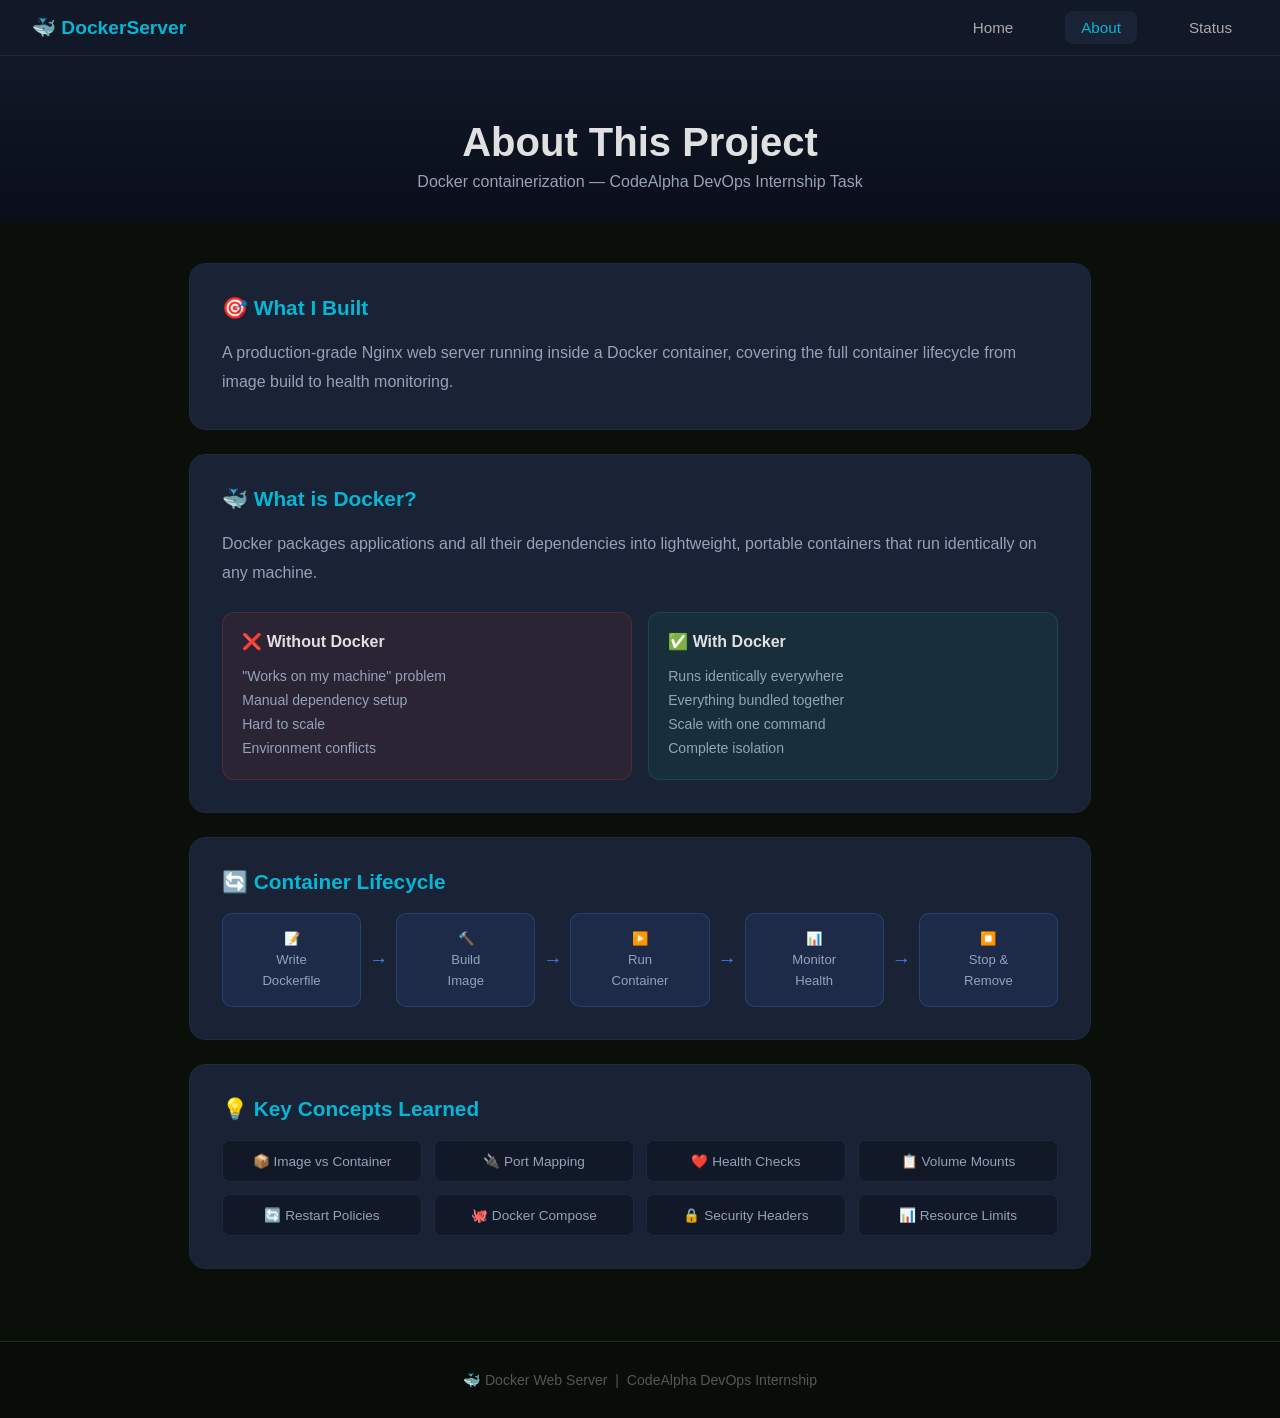
==== website/about.html @ 2470fd1e "added docker-compose.yml, about.html, status.html and modified style.css and style.js" ====
<!DOCTYPE html>
<html lang="en">
<head>
    <meta charset="UTF-8">
    <meta name="viewport" content="width=device-width, initial-scale=1.0">
    <title>About | Docker Web Server</title>
    <link rel="stylesheet" href="style.css">
</head>
<body>
    <nav class="navbar">
        <div class="nav-brand">🐳 DockerServer</div>
        <ul class="nav-links">
            <li><a href="index.html">Home</a></li>
            <li><a href="about.html" class="active">About</a></li>
            <li><a href="status.html">Status</a></li>
        </ul>
    </nav>

    <div class="page-header">
        <h1>About This Project</h1>
        <p>Docker containerization — CodeAlpha DevOps Internship Task </p>
    </div>

    <div class="content-wrapper">
        <div class="info-card">
            <h2>🎯 What I Built</h2>
            <p>A production-grade Nginx web server running inside a Docker container,
            covering the full container lifecycle from image build to health monitoring.</p>
        </div>

        <div class="info-card">
            <h2>🐳 What is Docker?</h2>
            <p>Docker packages applications and all their dependencies into lightweight,
            portable containers that run identically on any machine.</p>
            <div class="comparison">
                <div class="compare-bad">
                    <h4>❌ Without Docker</h4>
                    <ul>
                        <li>"Works on my machine" problem</li>
                        <li>Manual dependency setup</li>
                        <li>Hard to scale</li>
                        <li>Environment conflicts</li>
                    </ul>
                </div>
                <div class="compare-good">
                    <h4>✅ With Docker</h4>
                    <ul>
                        <li>Runs identically everywhere</li>
                        <li>Everything bundled together</li>
                        <li>Scale with one command</li>
                        <li>Complete isolation</li>
                    </ul>
                </div>
            </div>
        </div>

        <div class="info-card">
            <h2>🔄 Container Lifecycle</h2>
            <div class="lifecycle">
                <div class="lc-step">📝<br>Write<br>Dockerfile</div>
                <div class="lc-arrow">→</div>
                <div class="lc-step">🔨<br>Build<br>Image</div>
                <div class="lc-arrow">→</div>
                <div class="lc-step">▶️<br>Run<br>Container</div>
                <div class="lc-arrow">→</div>
                <div class="lc-step">📊<br>Monitor<br>Health</div>
                <div class="lc-arrow">→</div>
                <div class="lc-step">⏹️<br>Stop &amp;<br>Remove</div>
            </div>
        </div>

        <div class="info-card">
            <h2>💡 Key Concepts Learned</h2>
            <div class="concept-grid">
                <div class="concept">📦 Image vs Container</div>
                <div class="concept">🔌 Port Mapping</div>
                <div class="concept">❤️ Health Checks</div>
                <div class="concept">📋 Volume Mounts</div>
                <div class="concept">🔄 Restart Policies</div>
                <div class="concept">🐙 Docker Compose</div>
                <div class="concept">🔒 Security Headers</div>
                <div class="concept">📊 Resource Limits</div>
            </div>
        </div>
    </div>

    <footer class="footer">
        <p>🐳 Docker Web Server &nbsp;|&nbsp; CodeAlpha DevOps Internship</p>
    </footer>
</body>
</html>
---- website/style.css ----
* {
  margin: 0;
  padding: 0;
  box-sizing: border-box;
}

body {
  font-family: 'Segoe UI', Tahoma, Geneva, Verdana, sans-serif;
  background: #0a0f0a;
  color: #e0e0e0;
  scroll-behavior: smooth;
}

/* ── NAVBAR ── */
.navbar {
    display: flex;
    justify-content: space-between;
    align-items: center;
    padding: 1rem 2rem;
    background: #111827;
    border-bottom: 1px solid #1e293b;
    position: sticky;
    top: 0;
    z-index: 100;
}
.nav-brand { color: #06b6d4; font-weight: 700; font-size: 1.2rem; }
.nav-links  { display: flex; list-style: none; gap: 0.5rem; }
.nav-links a {
    color: #94a3b8; text-decoration: none;
    padding: 0.5rem 1rem; border-radius: 8px;
    font-size: 0.9rem; transition: all 0.2s;
}
.nav-links a:hover, .nav-links a.active { background: #1a2235; color: #06b6d4; }

/* ── PAGE HEADER ── */
.page-header { text-align: center; padding: 4rem 2rem 2rem; background: linear-gradient(180deg, #111827 0%, #0a0e1a 100%); }
.page-header h1 { font-size: 2.5rem; font-weight: 800; }
.page-header p  { color: #94a3b8; margin-top: 0.5rem; }

/* ── CONTENT WRAPPER ── */
.content-wrapper { max-width: 950px; margin: 0 auto; padding: 2.5rem 1.5rem; display: flex; flex-direction: column; gap: 1.5rem; }

/* ── INFO CARD ── */
.info-card { background: #1a2235; border: 1px solid #1e293b; border-radius: 16px; padding: 2rem; }
.info-card h2 { color: #06b6d4; margin-bottom: 1.2rem; font-size: 1.3rem; }
.info-card p  { color: #94a3b8; line-height: 1.8; }

/* ── COMPARISON ── */
.comparison { display: grid; grid-template-columns: 1fr 1fr; gap: 1rem; margin-top: 1.5rem; }
.compare-bad  { background: rgba(239,68,68,0.08); border: 1px solid rgba(239,68,68,0.2); border-radius: 12px; padding: 1.2rem; }
.compare-good { background: rgba(16,185,129,0.08); border: 1px solid rgba(16,185,129,0.2); border-radius: 12px; padding: 1.2rem; }
.compare-bad h4, .compare-good h4 { margin-bottom: 0.8rem; }
.compare-bad ul, .compare-good ul { list-style: none; }
.compare-bad ul li, .compare-good ul li { color: #94a3b8; font-size: 0.88rem; padding: 0.25rem 0; }

/* ── LIFECYCLE ── */
.lifecycle { display: flex; align-items: center; flex-wrap: wrap; gap: 0.5rem; margin-top: 1rem; }
.lc-step { flex: 1; min-width: 80px; background: rgba(59,130,246,0.1); border: 1px solid rgba(59,130,246,0.25); border-radius: 10px; padding: 0.9rem; text-align: center; font-size: 0.82rem; color: #94a3b8; line-height: 1.6; }
.lc-arrow { color: #3b82f6; font-size: 1.2rem; }

/* ── CONCEPTS ── */
.concept-grid { display: grid; grid-template-columns: repeat(4, 1fr); gap: 0.75rem; margin-top: 1rem; }
.concept { background: #111827; border: 1px solid #1e293b; border-radius: 8px; padding: 0.75rem; text-align: center; font-size: 0.85rem; color: #94a3b8; }

/* ── STATUS PAGE ── */
.status-banner { display: flex; justify-content: space-between; align-items: center; padding: 1rem 1.5rem; background: rgba(16,185,129,0.1); border: 1px solid rgba(16,185,129,0.3); border-radius: 12px; color: #10b981; font-weight: 600; }
.status-time { font-size: 0.82rem; font-weight: 400; color: #64748b; }
.status-grid { display: grid; grid-template-columns: repeat(3, 1fr); gap: 1rem; }
.status-card { background: #1a2235; border: 1px solid #1e293b; border-radius: 12px; padding: 1.5rem; text-align: center; }
.s-label { color: #64748b; font-size: 0.78rem; text-transform: uppercase; letter-spacing: 1px; margin-bottom: 0.5rem; }
.s-value { font-weight: 600; font-size: 0.95rem; }
.s-value.green { color: #10b981; }
.s-value.blue  { color: #06b6d4; }

/* ── COMMANDS ── */
.cmd-list { display: flex; flex-direction: column; gap: 0.6rem; }
.cmd-row { display: flex; align-items: center; justify-content: space-between; padding: 0.85rem 1rem; background: #111827; border: 1px solid #1e293b; border-radius: 8px; gap: 1rem; }
.cmd-row code { font-family: 'Cascadia Code', monospace; font-size: 0.85rem; color: #06b6d4; background: rgba(6,182,212,0.1); padding: 0.25rem 0.7rem; border-radius: 5px; white-space: nowrap; }
.cmd-row span { color: #94a3b8; font-size: 0.85rem; }

/* ── FOOTER ── */
.footer { text-align: center; padding: 2rem; color: #64748b; font-size: 0.85rem; border-top: 1px solid #1e293b; background: #111827; margin-top: 2rem; }

.logo {
  font-size: 1.6rem;
  font-weight: 700;
  color: #fff;
}

.logo span {
  color: #d4af37;
}

.nav-links {
  list-style: none;
  display: flex;
  gap: 36px;
}

.nav-links a {
  color: #aaa;
  text-decoration: none;
  font-size: 0.95rem;
  transition: color 0.2s;
}

.nav-links a:hover {
  color: #d4af37;
}

/* HERO */
.hero {
  display: flex;
  justify-content: space-between;
  align-items: center;
  padding: 100px 60px;
  min-height: 90vh;
  background: linear-gradient(135deg, #0a0f0a 60%, #0f1f0f);
}

.greeting {
  color: #6fcf7a;
  font-size: 1.1rem;
  margin-bottom: 12px;
  letter-spacing: 2px;
  text-transform: uppercase;
}

.name {
  font-size: 3.8rem;
  font-weight: 700;
  color: #fff;
  margin-bottom: 12px;
}

.role {
  font-size: 1.3rem;
  color: #d4af37;
  font-weight: 400;
  margin-bottom: 20px;
}

.tagline {
  color: #888;
  font-size: 1rem;
  margin-bottom: 36px;
  max-width: 420px;
}

.hero-buttons {
  display: flex;
  gap: 16px;
}

.btn {
  padding: 14px 32px;
  border-radius: 8px;
  text-decoration: none;
  font-size: 0.95rem;
  font-weight: 600;
  transition: all 0.2s;
}

.btn-primary {
  background: #d4af37;
  color: #0a0f0a;
}

.btn-primary:hover {
  background: #c49b20;
  transform: translateY(-2px);
}

.btn-secondary {
  border: 1px solid #6fcf7a;
  color: #6fcf7a;
}

.btn-secondary:hover {
  background: #6fcf7a;
  color: #0a0f0a;
  transform: translateY(-2px);
}

/* CODE CARD */
.code-card {
  background: #0f1a0f;
  border: 1px solid #1e3a1e;
  border-radius: 12px;
  width: 320px;
  overflow: hidden;
}

.code-bar {
  display: flex;
  gap: 8px;
  padding: 12px 16px;
  background: #142014;
  border-bottom: 1px solid #1e3a1e;
}

.dot {
  width: 12px;
  height: 12px;
  border-radius: 50%;
}

.dot.red    { background: #ff5f57; }
.dot.yellow { background: #febc2e; }
.dot.green  { background: #28c840; }

.code-text {
  padding: 20px;
  font-family: 'Courier New', monospace;
  font-size: 0.88rem;
  line-height: 1.8;
  color: #ccc;
}

.c-blue   { color: #6fcf7a; }
.c-green  { color: #d4af37; }
.c-yellow { color: #f0e68c; }
.c-pink   { color: #90ee90; }

/* SECTIONS SHARED */
section {
  padding: 90px 60px;
}

.section-title {
  font-size: 2.2rem;
  color: #fff;
  margin-bottom: 50px;
  text-align: center;
  position: relative;
}

.section-title::after {
  content: '';
  display: block;
  width: 60px;
  height: 3px;
  background: linear-gradient(90deg, #6fcf7a, #d4af37);
  margin: 14px auto 0;
  border-radius: 2px;
}

/* ABOUT */
.about {
  background: #0d150d;
}

.about-grid {
  display: grid;
  grid-template-columns: repeat(3, 1fr);
  gap: 28px;
  max-width: 960px;
  margin: 0 auto;
}

.about-card {
  background: #0f1a0f;
  border: 1px solid #1e3a1e;
  border-radius: 12px;
  padding: 36px 28px;
  text-align: center;
  transition: border-color 0.2s, transform 0.2s;
}

.about-card:hover {
  border-color: #d4af37;
  transform: translateY(-4px);
}

.about-icon {
  font-size: 2.4rem;
  margin-bottom: 16px;
}

.about-card h3 {
  font-size: 1.1rem;
  color: #d4af37;
  margin-bottom: 12px;
}

.about-card p {
  color: #888;
  font-size: 0.92rem;
  line-height: 1.7;
}

/* SKILLS */
.skills-grid {
  max-width: 700px;
  margin: 0 auto;
  display: flex;
  flex-direction: column;
  gap: 22px;
}

.skill-item {
  display: flex;
  align-items: center;
  gap: 20px;
}

.skill-name {
  color: #ccc;
  font-size: 0.95rem;
  min-width: 140px;
}

.skill-bar {
  flex: 1;
  height: 8px;
  background: #1a2e1a;
  border-radius: 4px;
  overflow: hidden;
}

.skill-fill {
  height: 100%;
  width: 0%;
  background: linear-gradient(90deg, #6fcf7a, #d4af37);
  border-radius: 4px;
  transition: width 1.4s ease;
}

/* PROJECTS */
.projects {
  background: #0d150d;
}

.projects-grid {
  display: grid;
  grid-template-columns: repeat(3, 1fr);
  gap: 28px;
  max-width: 1000px;
  margin: 0 auto;
}

.project-card {
  background: #0f1a0f;
  border: 1px solid #1e3a1e;
  border-radius: 12px;
  padding: 30px 24px;
  transition: border-color 0.2s, transform 0.2s;
}

.project-card:hover {
  border-color: #d4af37;
  transform: translateY(-4px);
}

.project-tag {
  display: inline-block;
  background: rgba(212, 175, 55, 0.15);
  color: #d4af37;
  border: 1px solid #d4af3744;
  border-radius: 20px;
  padding: 4px 14px;
  font-size: 0.8rem;
  margin-bottom: 16px;
}

.project-card h3 {
  color: #fff;
  font-size: 1.05rem;
  margin-bottom: 10px;
}

.project-card p {
  color: #888;
  font-size: 0.88rem;
  line-height: 1.7;
  margin-bottom: 18px;
}

.project-stack {
  display: flex;
  flex-wrap: wrap;
  gap: 8px;
}

.project-stack span {
  background: #142014;
  color: #6fcf7a;
  font-size: 0.78rem;
  padding: 4px 10px;
  border-radius: 4px;
  border: 1px solid #1e3a1e;
}

/* CONTACT */
.contact {
  text-align: center;
}

.contact-sub {
  color: #888;
  margin-bottom: 36px;
  font-size: 1rem;
}

.contact-links {
  display: flex;
  justify-content: center;
  gap: 20px;
  flex-wrap: wrap;
}

.contact-btn {
  background: #0f1a0f;
  border: 1px solid #1e3a1e;
  color: #ccc;
  padding: 14px 28px;
  border-radius: 8px;
  text-decoration: none;
  font-size: 0.95rem;
  transition: all 0.2s;
}

.contact-btn:hover {
  border-color: #d4af37;
  color: #d4af37;
  transform: translateY(-2px);
}

/* FOOTER */
.footer {
  text-align: center;
  padding: 30px;
  background: #080d08;
  color: #555;
  font-size: 0.88rem;
  border-top: 1px solid #1a2e1a;
}
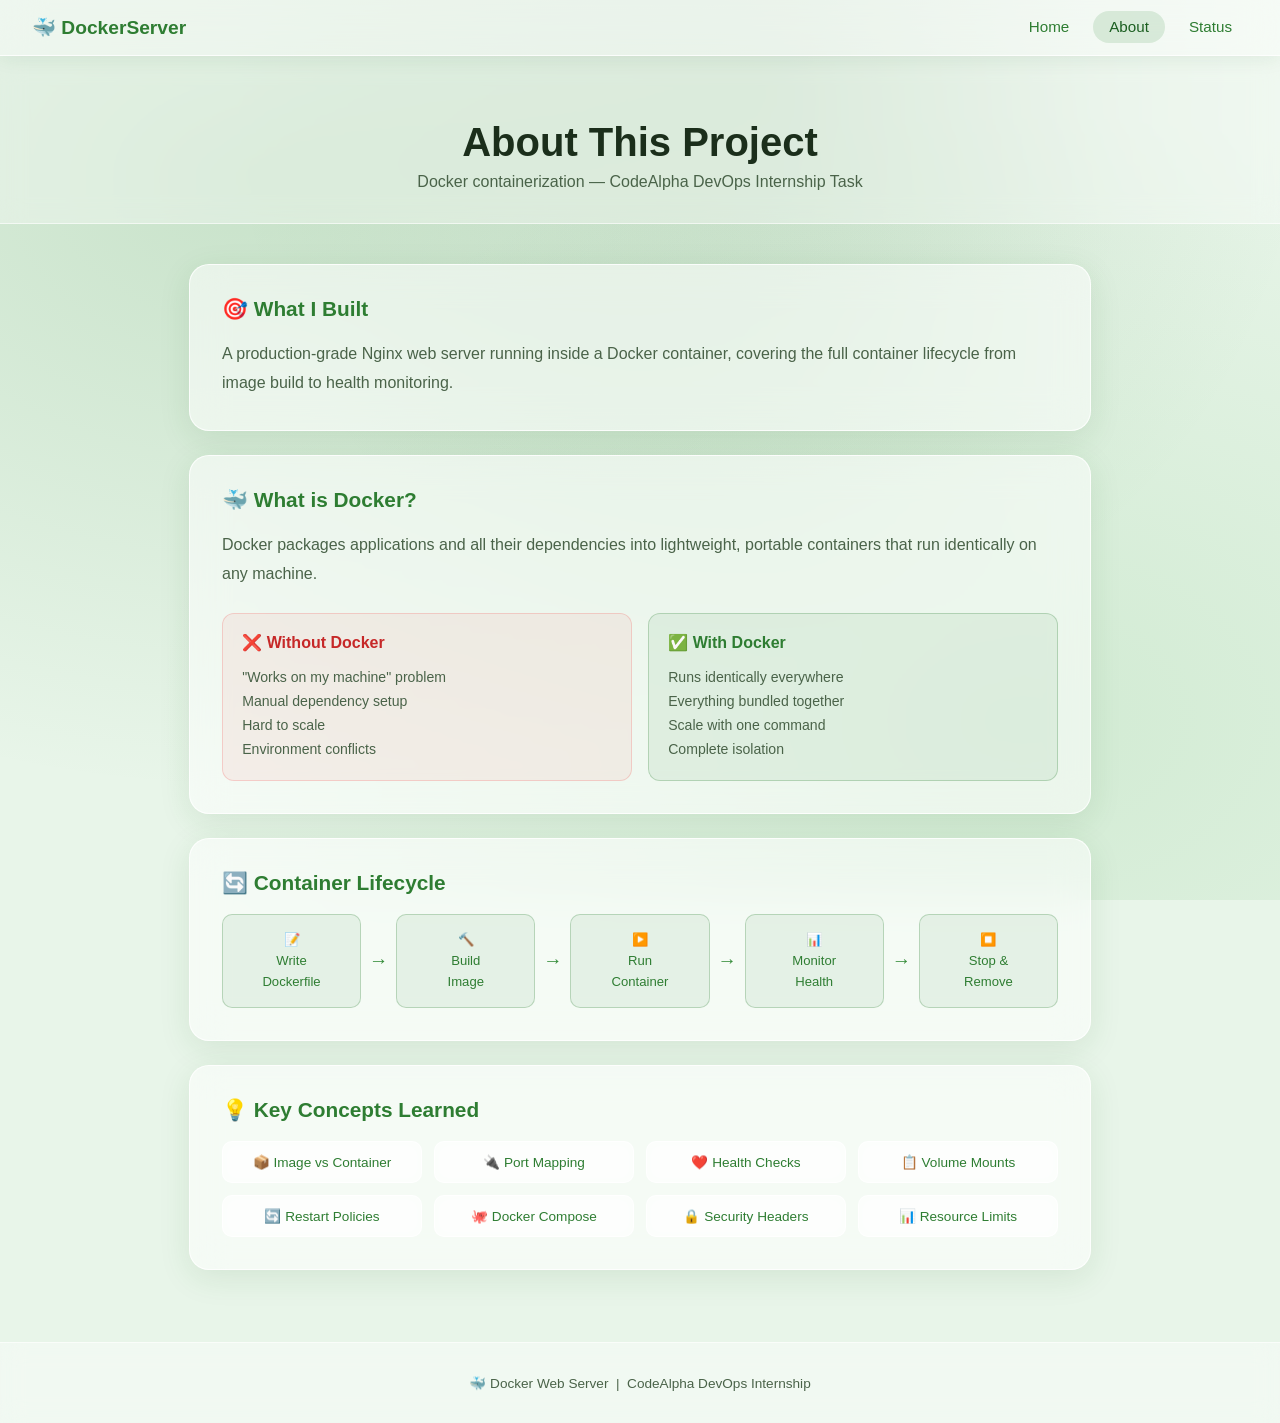
==== commit 156cef7c: "added modifications" ====
--- a/website/about.html
+++ b/website/about.html
@@ -10,7 +10,7 @@
     <nav class="navbar">
         <div class="nav-brand">🐳 DockerServer</div>
         <ul class="nav-links">
-            <li><a href="index.html">Home</a></li>
+            <li><a href="/">Home</a></li>
             <li><a href="about.html" class="active">About</a></li>
             <li><a href="status.html">Status</a></li>
         </ul>
--- a/website/style.css
+++ b/website/style.css
@@ -6,145 +6,129 @@
 
 body {
   font-family: 'Segoe UI', Tahoma, Geneva, Verdana, sans-serif;
-  background: #0a0f0a;
-  color: #e0e0e0;
+  background-color: #e8f5e9;
+  background-image:
+    radial-gradient(ellipse at 20% 20%, rgba(56, 142, 60, 0.18) 0%, transparent 60%),
+    radial-gradient(ellipse at 80% 80%, rgba(129, 199, 132, 0.22) 0%, transparent 60%),
+    radial-gradient(ellipse at 60% 10%, rgba(27, 94, 32, 0.10) 0%, transparent 50%),
+    url("https://cdn.wallpapersafari.com/28/27/DOjhiI.jpgdocker stop my-portfolio");
+  background-size: auto, auto, auto, cover;
+  background-position: center, center, center, center;
+  background-attachment: fixed;
+  color: #1b2e1b;
   scroll-behavior: smooth;
+  min-height: 100vh;
+}
+
+/* ── GLASS MIXIN (reused everywhere) ── */
+.glass {
+  background: rgba(255, 255, 255, 0.55);
+  backdrop-filter: blur(18px);
+  -webkit-backdrop-filter: blur(18px);
+  border: 1px solid rgba(255, 255, 255, 0.75);
+  box-shadow: 0 8px 32px rgba(27, 94, 32, 0.10);
 }
 
 /* ── NAVBAR ── */
+nav {
+  display: flex;
+  justify-content: space-between;
+  align-items: center;
+  padding: 1rem 2.5rem;
+  background: rgba(255, 255, 255, 0.60);
+  backdrop-filter: blur(20px);
+  -webkit-backdrop-filter: blur(20px);
+  border-bottom: 1px solid rgba(255, 255, 255, 0.80);
+  box-shadow: 0 2px 20px rgba(27, 94, 32, 0.08);
+  position: sticky;
+  top: 0;
+  z-index: 100;
+}
+
 .navbar {
-    display: flex;
-    justify-content: space-between;
-    align-items: center;
-    padding: 1rem 2rem;
-    background: #111827;
-    border-bottom: 1px solid #1e293b;
-    position: sticky;
-    top: 0;
-    z-index: 100;
-}
-.nav-brand { color: #06b6d4; font-weight: 700; font-size: 1.2rem; }
-.nav-links  { display: flex; list-style: none; gap: 0.5rem; }
-.nav-links a {
-    color: #94a3b8; text-decoration: none;
-    padding: 0.5rem 1rem; border-radius: 8px;
-    font-size: 0.9rem; transition: all 0.2s;
-}
-.nav-links a:hover, .nav-links a.active { background: #1a2235; color: #06b6d4; }
-
-/* ── PAGE HEADER ── */
-.page-header { text-align: center; padding: 4rem 2rem 2rem; background: linear-gradient(180deg, #111827 0%, #0a0e1a 100%); }
-.page-header h1 { font-size: 2.5rem; font-weight: 800; }
-.page-header p  { color: #94a3b8; margin-top: 0.5rem; }
-
-/* ── CONTENT WRAPPER ── */
-.content-wrapper { max-width: 950px; margin: 0 auto; padding: 2.5rem 1.5rem; display: flex; flex-direction: column; gap: 1.5rem; }
-
-/* ── INFO CARD ── */
-.info-card { background: #1a2235; border: 1px solid #1e293b; border-radius: 16px; padding: 2rem; }
-.info-card h2 { color: #06b6d4; margin-bottom: 1.2rem; font-size: 1.3rem; }
-.info-card p  { color: #94a3b8; line-height: 1.8; }
-
-/* ── COMPARISON ── */
-.comparison { display: grid; grid-template-columns: 1fr 1fr; gap: 1rem; margin-top: 1.5rem; }
-.compare-bad  { background: rgba(239,68,68,0.08); border: 1px solid rgba(239,68,68,0.2); border-radius: 12px; padding: 1.2rem; }
-.compare-good { background: rgba(16,185,129,0.08); border: 1px solid rgba(16,185,129,0.2); border-radius: 12px; padding: 1.2rem; }
-.compare-bad h4, .compare-good h4 { margin-bottom: 0.8rem; }
-.compare-bad ul, .compare-good ul { list-style: none; }
-.compare-bad ul li, .compare-good ul li { color: #94a3b8; font-size: 0.88rem; padding: 0.25rem 0; }
-
-/* ── LIFECYCLE ── */
-.lifecycle { display: flex; align-items: center; flex-wrap: wrap; gap: 0.5rem; margin-top: 1rem; }
-.lc-step { flex: 1; min-width: 80px; background: rgba(59,130,246,0.1); border: 1px solid rgba(59,130,246,0.25); border-radius: 10px; padding: 0.9rem; text-align: center; font-size: 0.82rem; color: #94a3b8; line-height: 1.6; }
-.lc-arrow { color: #3b82f6; font-size: 1.2rem; }
-
-/* ── CONCEPTS ── */
-.concept-grid { display: grid; grid-template-columns: repeat(4, 1fr); gap: 0.75rem; margin-top: 1rem; }
-.concept { background: #111827; border: 1px solid #1e293b; border-radius: 8px; padding: 0.75rem; text-align: center; font-size: 0.85rem; color: #94a3b8; }
-
-/* ── STATUS PAGE ── */
-.status-banner { display: flex; justify-content: space-between; align-items: center; padding: 1rem 1.5rem; background: rgba(16,185,129,0.1); border: 1px solid rgba(16,185,129,0.3); border-radius: 12px; color: #10b981; font-weight: 600; }
-.status-time { font-size: 0.82rem; font-weight: 400; color: #64748b; }
-.status-grid { display: grid; grid-template-columns: repeat(3, 1fr); gap: 1rem; }
-.status-card { background: #1a2235; border: 1px solid #1e293b; border-radius: 12px; padding: 1.5rem; text-align: center; }
-.s-label { color: #64748b; font-size: 0.78rem; text-transform: uppercase; letter-spacing: 1px; margin-bottom: 0.5rem; }
-.s-value { font-weight: 600; font-size: 0.95rem; }
-.s-value.green { color: #10b981; }
-.s-value.blue  { color: #06b6d4; }
-
-/* ── COMMANDS ── */
-.cmd-list { display: flex; flex-direction: column; gap: 0.6rem; }
-.cmd-row { display: flex; align-items: center; justify-content: space-between; padding: 0.85rem 1rem; background: #111827; border: 1px solid #1e293b; border-radius: 8px; gap: 1rem; }
-.cmd-row code { font-family: 'Cascadia Code', monospace; font-size: 0.85rem; color: #06b6d4; background: rgba(6,182,212,0.1); padding: 0.25rem 0.7rem; border-radius: 5px; white-space: nowrap; }
-.cmd-row span { color: #94a3b8; font-size: 0.85rem; }
-
-/* ── FOOTER ── */
-.footer { text-align: center; padding: 2rem; color: #64748b; font-size: 0.85rem; border-top: 1px solid #1e293b; background: #111827; margin-top: 2rem; }
+  display: flex;
+  justify-content: space-between;
+  align-items: center;
+  padding: 1rem 2rem;
+  background: rgba(255, 255, 255, 0.60);
+  backdrop-filter: blur(20px);
+  -webkit-backdrop-filter: blur(20px);
+  border-bottom: 1px solid rgba(255, 255, 255, 0.80);
+  box-shadow: 0 2px 20px rgba(27, 94, 32, 0.08);
+  position: sticky;
+  top: 0;
+  z-index: 100;
+}
+
+.nav-brand { color: #2e7d32; font-weight: 700; font-size: 1.2rem; }
 
 .logo {
   font-size: 1.6rem;
   font-weight: 700;
-  color: #fff;
-}
-
+  color: #1b5e20;
+}
 .logo span {
-  color: #d4af37;
+  color: #388e3c;
 }
 
 .nav-links {
   list-style: none;
   display: flex;
-  gap: 36px;
-}
-
+  gap: 8px;
+}
 .nav-links a {
-  color: #aaa;
+  color: #2e7d32;
   text-decoration: none;
   font-size: 0.95rem;
-  transition: color 0.2s;
-}
-
-.nav-links a:hover {
-  color: #d4af37;
-}
-
-/* HERO */
+  padding: 0.45rem 1rem;
+  border-radius: 50px;
+  transition: all 0.2s;
+  font-weight: 500;
+}
+.nav-links a:hover,
+.nav-links a.active {
+  background: rgba(56, 142, 60, 0.15);
+  color: #1b5e20;
+}
+
+/* ── HERO ── */
 .hero {
   display: flex;
   justify-content: space-between;
   align-items: center;
   padding: 100px 60px;
   min-height: 90vh;
-  background: linear-gradient(135deg, #0a0f0a 60%, #0f1f0f);
 }
 
 .greeting {
-  color: #6fcf7a;
-  font-size: 1.1rem;
+  color: #2e7d32;
+  font-size: 1rem;
   margin-bottom: 12px;
   letter-spacing: 2px;
   text-transform: uppercase;
+  font-weight: 600;
 }
 
 .name {
   font-size: 3.8rem;
   font-weight: 700;
-  color: #fff;
+  color: #1b2e1b;
   margin-bottom: 12px;
 }
 
 .role {
   font-size: 1.3rem;
-  color: #d4af37;
-  font-weight: 400;
+  color: #388e3c;
+  font-weight: 500;
   margin-bottom: 20px;
 }
 
 .tagline {
-  color: #888;
+  color: #4a6349;
   font-size: 1rem;
   margin-bottom: 36px;
   max-width: 420px;
+  line-height: 1.7;
 }
 
 .hero-buttons {
@@ -154,40 +138,46 @@
 
 .btn {
   padding: 14px 32px;
-  border-radius: 8px;
+  border-radius: 50px;
   text-decoration: none;
   font-size: 0.95rem;
   font-weight: 600;
-  transition: all 0.2s;
+  transition: all 0.25s;
 }
 
 .btn-primary {
-  background: #d4af37;
-  color: #0a0f0a;
-}
-
+  background: #2e7d32;
+  color: #fff;
+  box-shadow: 0 4px 20px rgba(46, 125, 50, 0.35);
+}
 .btn-primary:hover {
-  background: #c49b20;
+  background: #1b5e20;
   transform: translateY(-2px);
+  box-shadow: 0 8px 28px rgba(46, 125, 50, 0.45);
 }
 
 .btn-secondary {
-  border: 1px solid #6fcf7a;
-  color: #6fcf7a;
-}
-
+  background: rgba(255, 255, 255, 0.55);
+  backdrop-filter: blur(12px);
+  -webkit-backdrop-filter: blur(12px);
+  border: 1.5px solid rgba(56, 142, 60, 0.50);
+  color: #2e7d32;
+}
 .btn-secondary:hover {
-  background: #6fcf7a;
-  color: #0a0f0a;
+  background: rgba(56, 142, 60, 0.12);
   transform: translateY(-2px);
-}
-
-/* CODE CARD */
+  border-color: #2e7d32;
+}
+
+/* ── CODE CARD (hero visual) ── */
 .code-card {
-  background: #0f1a0f;
-  border: 1px solid #1e3a1e;
-  border-radius: 12px;
-  width: 320px;
+  background: rgba(255, 255, 255, 0.50);
+  backdrop-filter: blur(20px);
+  -webkit-backdrop-filter: blur(20px);
+  border: 1px solid rgba(255, 255, 255, 0.80);
+  box-shadow: 0 12px 40px rgba(27, 94, 32, 0.15);
+  border-radius: 16px;
+  width: 340px;
   overflow: hidden;
 }
 
@@ -195,8 +185,8 @@
   display: flex;
   gap: 8px;
   padding: 12px 16px;
-  background: #142014;
-  border-bottom: 1px solid #1e3a1e;
+  background: rgba(255, 255, 255, 0.65);
+  border-bottom: 1px solid rgba(255, 255, 255, 0.80);
 }
 
 .dot {
@@ -204,7 +194,6 @@
   height: 12px;
   border-radius: 50%;
 }
-
 .dot.red    { background: #ff5f57; }
 .dot.yellow { background: #febc2e; }
 .dot.green  { background: #28c840; }
@@ -214,40 +203,40 @@
   font-family: 'Courier New', monospace;
   font-size: 0.88rem;
   line-height: 1.8;
-  color: #ccc;
-}
-
-.c-blue   { color: #6fcf7a; }
-.c-green  { color: #d4af37; }
-.c-yellow { color: #f0e68c; }
-.c-pink   { color: #90ee90; }
-
-/* SECTIONS SHARED */
+  color: #2e4a2e;
+}
+.c-blue   { color: #2e7d32; }
+.c-green  { color: #388e3c; }
+.c-yellow { color: #558b2f; }
+.c-pink   { color: #1b5e20; }
+
+/* ── SECTIONS ── */
 section {
   padding: 90px 60px;
 }
 
 .section-title {
   font-size: 2.2rem;
-  color: #fff;
+  color: #1b2e1b;
   margin-bottom: 50px;
   text-align: center;
+  font-weight: 700;
   position: relative;
 }
-
 .section-title::after {
   content: '';
   display: block;
   width: 60px;
   height: 3px;
-  background: linear-gradient(90deg, #6fcf7a, #d4af37);
+  background: linear-gradient(90deg, #2e7d32, #81c784);
   margin: 14px auto 0;
   border-radius: 2px;
 }
 
-/* ABOUT */
+/* ── ABOUT CARDS ── */
 .about {
-  background: #0d150d;
+  background: rgba(255, 255, 255, 0.20);
+  backdrop-filter: blur(8px);
 }
 
 .about-grid {
@@ -259,37 +248,39 @@
 }
 
 .about-card {
-  background: #0f1a0f;
-  border: 1px solid #1e3a1e;
-  border-radius: 12px;
+  background: rgba(255, 255, 255, 0.55);
+  backdrop-filter: blur(18px);
+  -webkit-backdrop-filter: blur(18px);
+  border: 1px solid rgba(255, 255, 255, 0.80);
+  box-shadow: 0 8px 32px rgba(27, 94, 32, 0.10);
+  border-radius: 20px;
   padding: 36px 28px;
   text-align: center;
-  transition: border-color 0.2s, transform 0.2s;
-}
-
+  transition: all 0.3s;
+}
 .about-card:hover {
-  border-color: #d4af37;
-  transform: translateY(-4px);
+  transform: translateY(-6px);
+  box-shadow: 0 16px 48px rgba(27, 94, 32, 0.18);
+  border-color: rgba(56, 142, 60, 0.40);
 }
 
 .about-icon {
   font-size: 2.4rem;
   margin-bottom: 16px;
 }
-
 .about-card h3 {
   font-size: 1.1rem;
-  color: #d4af37;
+  color: #2e7d32;
   margin-bottom: 12px;
-}
-
+  font-weight: 600;
+}
 .about-card p {
-  color: #888;
+  color: #4a6349;
   font-size: 0.92rem;
   line-height: 1.7;
 }
 
-/* SKILLS */
+/* ── SKILLS ── */
 .skills-grid {
   max-width: 700px;
   margin: 0 auto;
@@ -299,21 +290,29 @@
 }
 
 .skill-item {
+  background: rgba(255, 255, 255, 0.50);
+  backdrop-filter: blur(12px);
+  -webkit-backdrop-filter: blur(12px);
+  border: 1px solid rgba(255, 255, 255, 0.75);
+  border-radius: 12px;
+  padding: 1rem 1.4rem;
   display: flex;
   align-items: center;
   gap: 20px;
+  box-shadow: 0 4px 16px rgba(27, 94, 32, 0.07);
 }
 
 .skill-name {
-  color: #ccc;
+  color: #1b5e20;
   font-size: 0.95rem;
+  font-weight: 600;
   min-width: 140px;
 }
 
 .skill-bar {
   flex: 1;
   height: 8px;
-  background: #1a2e1a;
+  background: rgba(56, 142, 60, 0.15);
   border-radius: 4px;
   overflow: hidden;
 }
@@ -321,14 +320,15 @@
 .skill-fill {
   height: 100%;
   width: 0%;
-  background: linear-gradient(90deg, #6fcf7a, #d4af37);
+  background: linear-gradient(90deg, #2e7d32, #81c784);
   border-radius: 4px;
   transition: width 1.4s ease;
 }
 
-/* PROJECTS */
+/* ── PROJECTS ── */
 .projects {
-  background: #0d150d;
+  background: rgba(255, 255, 255, 0.15);
+  backdrop-filter: blur(6px);
 }
 
 .projects-grid {
@@ -340,37 +340,41 @@
 }
 
 .project-card {
-  background: #0f1a0f;
-  border: 1px solid #1e3a1e;
-  border-radius: 12px;
+  background: rgba(255, 255, 255, 0.55);
+  backdrop-filter: blur(18px);
+  -webkit-backdrop-filter: blur(18px);
+  border: 1px solid rgba(255, 255, 255, 0.80);
+  box-shadow: 0 8px 32px rgba(27, 94, 32, 0.10);
+  border-radius: 20px;
   padding: 30px 24px;
-  transition: border-color 0.2s, transform 0.2s;
-}
-
+  transition: all 0.3s;
+}
 .project-card:hover {
-  border-color: #d4af37;
-  transform: translateY(-4px);
+  transform: translateY(-6px);
+  box-shadow: 0 16px 48px rgba(27, 94, 32, 0.18);
+  border-color: rgba(56, 142, 60, 0.40);
 }
 
 .project-tag {
   display: inline-block;
-  background: rgba(212, 175, 55, 0.15);
-  color: #d4af37;
-  border: 1px solid #d4af3744;
+  background: rgba(46, 125, 50, 0.12);
+  color: #2e7d32;
+  border: 1px solid rgba(46, 125, 50, 0.30);
   border-radius: 20px;
   padding: 4px 14px;
   font-size: 0.8rem;
+  font-weight: 600;
   margin-bottom: 16px;
 }
 
 .project-card h3 {
-  color: #fff;
+  color: #1b2e1b;
   font-size: 1.05rem;
   margin-bottom: 10px;
-}
-
+  font-weight: 600;
+}
 .project-card p {
-  color: #888;
+  color: #4a6349;
   font-size: 0.88rem;
   line-height: 1.7;
   margin-bottom: 18px;
@@ -381,23 +385,22 @@
   flex-wrap: wrap;
   gap: 8px;
 }
-
 .project-stack span {
-  background: #142014;
-  color: #6fcf7a;
+  background: rgba(56, 142, 60, 0.10);
+  color: #2e7d32;
   font-size: 0.78rem;
   padding: 4px 10px;
-  border-radius: 4px;
-  border: 1px solid #1e3a1e;
-}
-
-/* CONTACT */
+  border-radius: 6px;
+  border: 1px solid rgba(56, 142, 60, 0.25);
+  font-weight: 500;
+}
+
+/* ── CONTACT ── */
 .contact {
   text-align: center;
 }
-
 .contact-sub {
-  color: #888;
+  color: #4a6349;
   margin-bottom: 36px;
   font-size: 1rem;
 }
@@ -410,28 +413,98 @@
 }
 
 .contact-btn {
-  background: #0f1a0f;
-  border: 1px solid #1e3a1e;
-  color: #ccc;
+  background: rgba(255, 255, 255, 0.55);
+  backdrop-filter: blur(14px);
+  -webkit-backdrop-filter: blur(14px);
+  border: 1px solid rgba(255, 255, 255, 0.80);
+  box-shadow: 0 4px 16px rgba(27, 94, 32, 0.10);
+  color: #2e7d32;
   padding: 14px 28px;
-  border-radius: 8px;
+  border-radius: 50px;
   text-decoration: none;
   font-size: 0.95rem;
-  transition: all 0.2s;
-}
-
+  font-weight: 600;
+  transition: all 0.25s;
+}
 .contact-btn:hover {
-  border-color: #d4af37;
-  color: #d4af37;
+  background: rgba(46, 125, 50, 0.12);
+  border-color: rgba(46, 125, 50, 0.45);
   transform: translateY(-2px);
-}
-
-/* FOOTER */
+  box-shadow: 0 8px 28px rgba(27, 94, 32, 0.18);
+}
+
+/* ── FOOTER ── */
 .footer {
   text-align: center;
-  padding: 30px;
-  background: #080d08;
-  color: #555;
-  font-size: 0.88rem;
-  border-top: 1px solid #1a2e1a;
-}+  padding: 2rem;
+  color: #4a6349;
+  font-size: 0.85rem;
+  border-top: 1px solid rgba(255, 255, 255, 0.60);
+  background: rgba(255, 255, 255, 0.40);
+  backdrop-filter: blur(12px);
+  -webkit-backdrop-filter: blur(12px);
+  margin-top: 2rem;
+}
+
+/* ── DOCKER / STATUS PAGES ── */
+.page-header {
+  text-align: center;
+  padding: 4rem 2rem 2rem;
+  background: rgba(255, 255, 255, 0.35);
+  backdrop-filter: blur(12px);
+  -webkit-backdrop-filter: blur(12px);
+  border-bottom: 1px solid rgba(255, 255, 255, 0.60);
+}
+.page-header h1 { font-size: 2.5rem; font-weight: 800; color: #1b2e1b; }
+.page-header p  { color: #4a6349; margin-top: 0.5rem; }
+
+.content-wrapper {
+  max-width: 950px;
+  margin: 0 auto;
+  padding: 2.5rem 1.5rem;
+  display: flex;
+  flex-direction: column;
+  gap: 1.5rem;
+}
+
+.info-card {
+  background: rgba(255, 255, 255, 0.55);
+  backdrop-filter: blur(18px);
+  -webkit-backdrop-filter: blur(18px);
+  border: 1px solid rgba(255, 255, 255, 0.80);
+  box-shadow: 0 8px 32px rgba(27, 94, 32, 0.10);
+  border-radius: 20px;
+  padding: 2rem;
+}
+.info-card h2 { color: #2e7d32; margin-bottom: 1.2rem; font-size: 1.3rem; font-weight: 600; }
+.info-card p  { color: #4a6349; line-height: 1.8; }
+
+.comparison { display: grid; grid-template-columns: 1fr 1fr; gap: 1rem; margin-top: 1.5rem; }
+.compare-bad  { background: rgba(239,68,68,0.07); border: 1px solid rgba(239,68,68,0.20); border-radius: 12px; padding: 1.2rem; }
+.compare-good { background: rgba(46,125,50,0.08); border: 1px solid rgba(46,125,50,0.25); border-radius: 12px; padding: 1.2rem; }
+.compare-bad h4  { color: #c62828; margin-bottom: 0.8rem; }
+.compare-good h4 { color: #2e7d32; margin-bottom: 0.8rem; }
+.compare-bad ul, .compare-good ul { list-style: none; }
+.compare-bad ul li, .compare-good ul li { color: #4a6349; font-size: 0.88rem; padding: 0.25rem 0; }
+
+.lifecycle { display: flex; align-items: center; flex-wrap: wrap; gap: 0.5rem; margin-top: 1rem; }
+.lc-step { flex: 1; min-width: 80px; background: rgba(46,125,50,0.08); border: 1px solid rgba(46,125,50,0.25); border-radius: 10px; padding: 0.9rem; text-align: center; font-size: 0.82rem; color: #2e7d32; line-height: 1.6; font-weight: 500; }
+.lc-arrow { color: #388e3c; font-size: 1.2rem; }
+
+.concept-grid { display: grid; grid-template-columns: repeat(4, 1fr); gap: 0.75rem; margin-top: 1rem; }
+.concept { background: rgba(255,255,255,0.55); backdrop-filter: blur(8px); border: 1px solid rgba(255,255,255,0.80); border-radius: 10px; padding: 0.75rem; text-align: center; font-size: 0.85rem; color: #2e7d32; font-weight: 500; }
+
+.status-banner { display: flex; justify-content: space-between; align-items: center; padding: 1rem 1.5rem; background: rgba(46,125,50,0.10); border: 1px solid rgba(46,125,50,0.30); backdrop-filter: blur(10px); border-radius: 12px; color: #2e7d32; font-weight: 600; }
+.status-time { font-size: 0.82rem; font-weight: 400; color: #4a6349; }
+
+.status-grid { display: grid; grid-template-columns: repeat(3, 1fr); gap: 1rem; }
+.status-card { background: rgba(255,255,255,0.55); backdrop-filter: blur(14px); -webkit-backdrop-filter: blur(14px); border: 1px solid rgba(255,255,255,0.80); border-radius: 14px; padding: 1.5rem; text-align: center; box-shadow: 0 4px 16px rgba(27,94,32,0.08); }
+.s-label { color: #4a6349; font-size: 0.78rem; text-transform: uppercase; letter-spacing: 1px; margin-bottom: 0.5rem; font-weight: 500; }
+.s-value { font-weight: 600; font-size: 0.95rem; color: #1b2e1b; }
+.s-value.green { color: #2e7d32; }
+.s-value.blue  { color: #388e3c; }
+
+.cmd-list { display: flex; flex-direction: column; gap: 0.6rem; }
+.cmd-row { display: flex; align-items: center; justify-content: space-between; padding: 0.85rem 1rem; background: rgba(255,255,255,0.45); backdrop-filter: blur(8px); border: 1px solid rgba(255,255,255,0.70); border-radius: 10px; gap: 1rem; }
+.cmd-row code { font-family: 'Cascadia Code', monospace; font-size: 0.85rem; color: #2e7d32; background: rgba(46,125,50,0.10); padding: 0.25rem 0.7rem; border-radius: 6px; white-space: nowrap; font-weight: 600; }
+.cmd-row span { color: #4a6349; font-size: 0.85rem; }
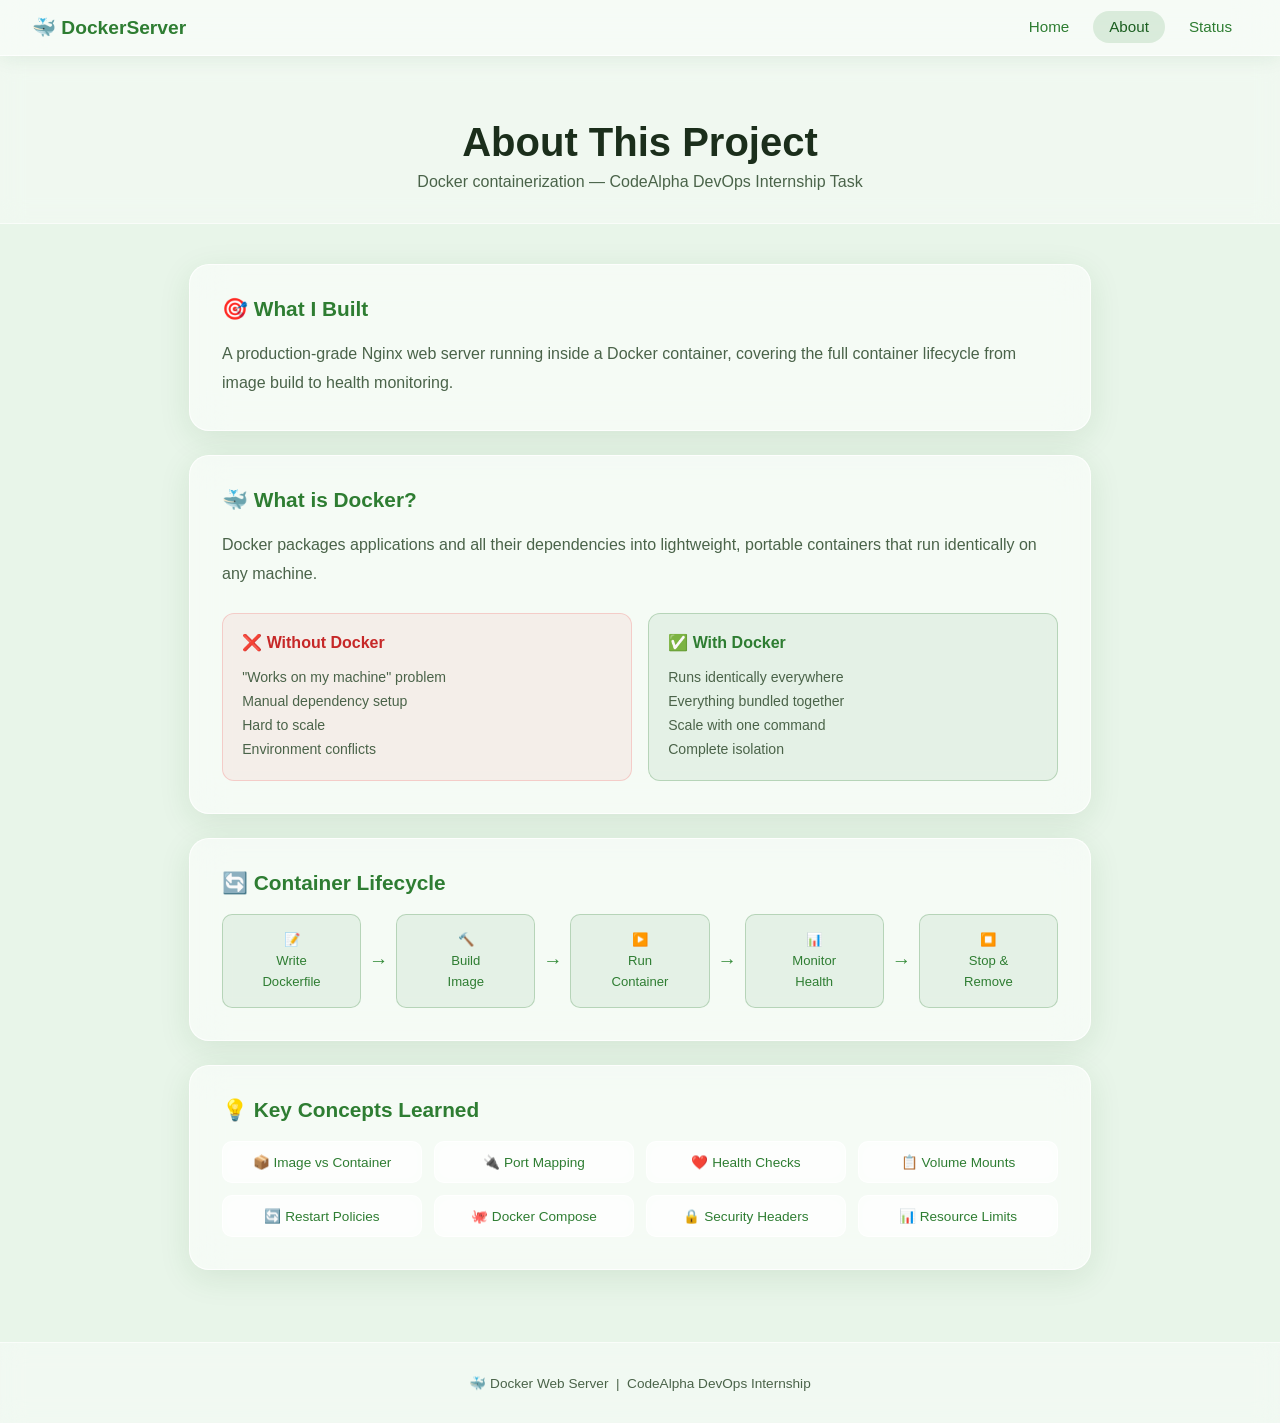
==== commit 5c50156c: "added modifications" ====
--- a/website/about.html
+++ b/website/about.html
@@ -3,7 +3,7 @@
 <head>
     <meta charset="UTF-8">
     <meta name="viewport" content="width=device-width, initial-scale=1.0">
-    <title>About | Docker Web Server</title>
+    <title>About | Project</title>
     <link rel="stylesheet" href="style.css">
 </head>
 <body>
--- a/website/style.css
+++ b/website/style.css
@@ -7,11 +7,6 @@
 body {
   font-family: 'Segoe UI', Tahoma, Geneva, Verdana, sans-serif;
   background-color: #e8f5e9;
-  background-image:
-    radial-gradient(ellipse at 20% 20%, rgba(56, 142, 60, 0.18) 0%, transparent 60%),
-    radial-gradient(ellipse at 80% 80%, rgba(129, 199, 132, 0.22) 0%, transparent 60%),
-    radial-gradient(ellipse at 60% 10%, rgba(27, 94, 32, 0.10) 0%, transparent 50%),
-    url("https://cdn.wallpapersafari.com/28/27/DOjhiI.jpgdocker stop my-portfolio");
   background-size: auto, auto, auto, cover;
   background-position: center, center, center, center;
   background-attachment: fixed;
